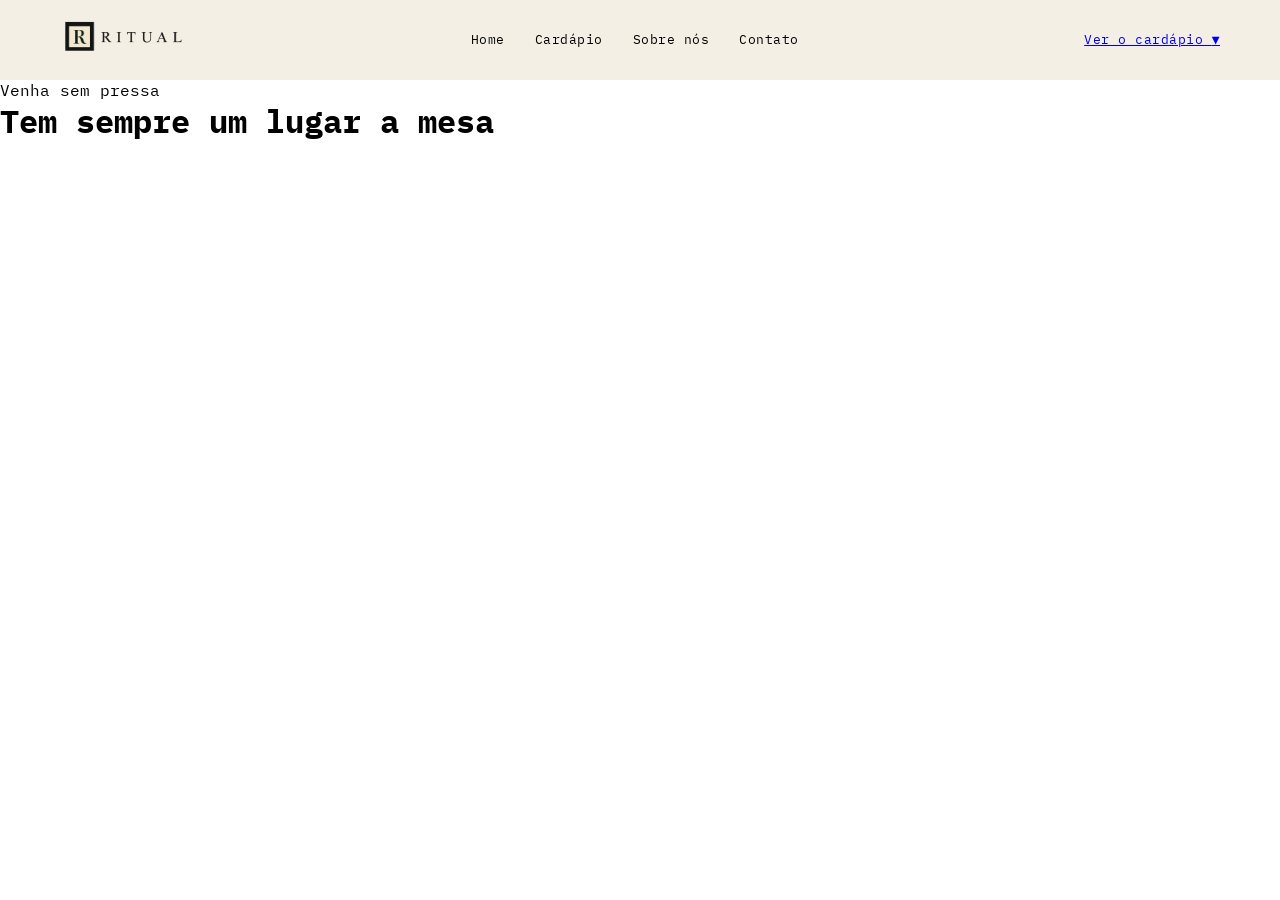
==== contato.html @ 44f632c0 "header" ====
<!DOCTYPE html>
<html lang="en">
<head>
    <meta charset="UTF-8">
    <meta name="viewport" content="width=device-width, initial-scale=1.0">
    <title>Contato</title>
    <link rel="stylesheet" href="style.css">
    <link rel="preconnect" href="https://fonts.googleapis.com">
    <link rel="preconnect" href="https://fonts.gstatic.com" crossorigin>
    <link href="https://fonts.googleapis.com/css2?family=IBM+Plex+Mono:ital,wght@0,100;0,200;0,300;0,400;0,500;0,600;0,700;1,100;1,200;1,300;1,400;1,500;1,600;1,700&family=Poppins:ital,wght@0,100;0,200;0,300;0,400;0,500;0,600;0,700;0,800;0,900;1,100;1,200;1,300;1,400;1,500;1,600;1,700;1,800;1,900&display=swap" rel="stylesheet">
    <link rel="preconnect" href="https://fonts.googleapis.com">
    <link rel="preconnect" href="https://fonts.gstatic.com" crossorigin>
    <link href="https://fonts.googleapis.com/css2?family=Cormorant+Garamond:ital,wght@0,300..700;1,300..700&family=IBM+Plex+Mono:ital,wght@0,100;0,200;0,300;0,400;0,500;0,600;0,700;1,100;1,200;1,300;1,400;1,500;1,600;1,700&display=swap" rel="stylesheet">

</head>
<body>
    <header>
        <a href="seu-link-aqui.html">
            <img src="images/logo header.png" alt="RITUAL">
        </a>
        <nav class="links">
            <a href="#" class="active">Home</a>
            <a href="#">Cardápio</a> <a href="#">Sobre nós</a>
            <a href="#">Contato</a>
        </nav> <a href="#" class="verCarda  pio">Ver o cardápio <span>▼</span></a>
    </header>

    <div class="hero">
        <div class="esquerda">
            <p>Venha sem pressa</p>
            <h1>Tem sempre um lugar a mesa</h1>
        </div>
        <div class="direita">

        </div>
    </div>
</body>
</html>
---- style.css ----
*{
        margin: 0;
        padding: 0;
        box-sizing: border-box;
        font-family: "IBM Plex Mono", monospace;
    }

    :root {
        --corFundoP: #F4EFE5;
        --corFundoD: #172923;
        --corBegeD: #E9D9A3;
        --corVemelhoD: #B53A27;
        --corBrancoQ: #FFFFF6;
        --corCinzabordas: #E9E5DC;
        --corTexto: #000000;
        --maxWidth: 1100px;
    }

    header {
        display: flex;
        justify-content: space-between;
        align-items: center;
        padding: 20px 60px;
        background-color: var(--corFundoP);
        font-size: 13px;
        letter-spacing: 0.5px;
        a{
            gap: ;
        }
    }

    header img {
        width: 125px;
    }

    nav {
    display: flex;
    gap: 30px;
    }

    nav a {
    color: var(--corTexto);
    text-decoration: none;
    transition: color 0.2s;
    }

    .verCardapio {
    color: var(--corTexto);
    text-decoration: none;
    display: flex;
    align-items: center;
    gap: 6px;
    transition: color 0.2s;
}

.verCardapio span {
    font-size: 10px;
}
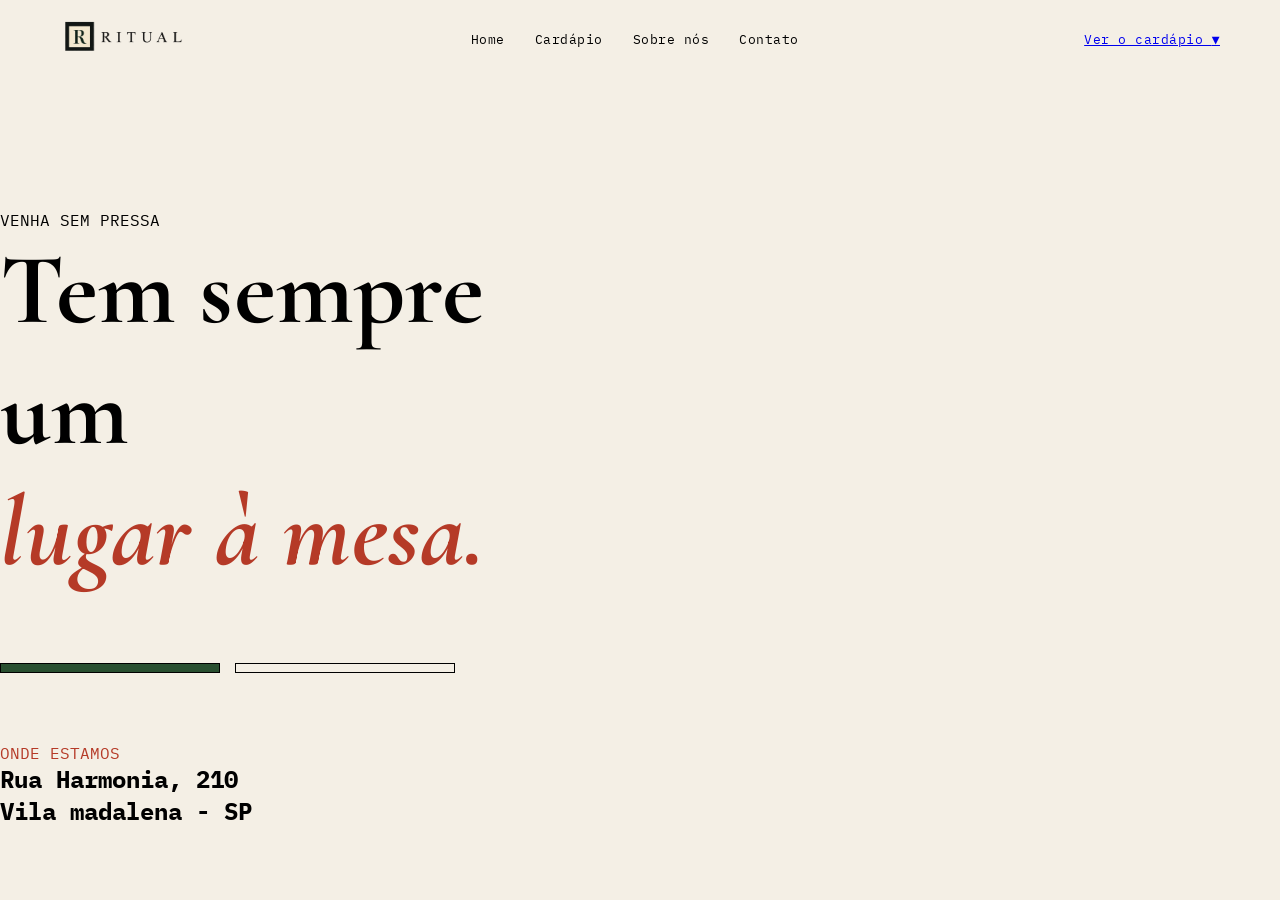
==== commit 5dc422b0: "fazendo o hero" ====
--- a/contato.html
+++ b/contato.html
@@ -27,11 +27,58 @@
 
     <div class="hero">
         <div class="esquerda">
-            <p>Venha sem pressa</p>
-            <h1>Tem sempre um lugar a mesa</h1>
+            <p>VENHA SEM PRESSA</p>
+            <div class="texto-principal">
+            <h1>Tem sempre um</h1>
+            <h1 class="textinho-principal">lugar à mesa.</h1>
+            </div>
+            <div class="linhas-verdes">
+            <div class="linha-verde">    
+            </div>
+            <div class="linha-branca">
+                
+            </div>
+
+            </div>
+        <div class="sobre">
+            <div class="sobre-blocos">
+                <div class="titulo">
+                    <div class="texto-vermelho">
+                        <p>ONDE ESTAMOS</p>
+                    </div>
+                    <div class="texto-localizacao">
+                        <h2>Rua Harmonia, 210</h2>
+                        <h2> Vila madalena - SP</h2>
+                        
+                    </div>
+                </div>
+            </div>
+            <div class="sobre-blocos">
+                <div class="titulo">
+                    <div class="texto-vermelho">
+
+                    </div>
+                    <div class="texto-localizacao">
+
+                    </div>
+                </div>
+            </div>
+            <div class="sobre-blocos">
+                <div class="titulo">
+                    <div class="texto-vermelho">
+
+                    </div>
+                    <div class="texto-localizacao">
+
+                    </div>
+                </div>
+            </div>
+        </div>
         </div>
         <div class="direita">
-
+            <div class="mapa">
+                <iframe src="https://www.google.com/maps/embed?pb=!1m18!1m12!1m3!1d2361.5479612848717!2d-46.68893231491408!3d-23.555966334066905!2m3!1f0!2f0!3f0!3m2!1i1024!2i768!4f13.1!3m3!1m2!1s0x94ce579775d9c1a9%3A0x7f798ec08ec0acab!2sRua%20Harmonia%2C%20210%20-%20Sumarezinho%2C%20S%C3%A3o%20Paulo%20-%20SP%2C%2005435-000!5e0!3m2!1spt-BR!2sbr!4v1786987260400!5m2!1spt-BR!2sbr" width="600" height="450" style="border:0;" allowfullscreen="" loading="lazy" referrerpolicy="strict-origin-when-cross-origin"></iframe>
+            </div>
         </div>
     </div>
 </body>
--- a/style.css
+++ b/style.css
@@ -1,10 +1,12 @@
-    *{
+    * {
         margin: 0;
         padding: 0;
         box-sizing: border-box;
+    }
+    body{
         font-family: "IBM Plex Mono", monospace;
+        background-color: var(--corFundoP);
     }
-
     :root {
         --corFundoP: #F4EFE5;
         --corFundoD: #172923;
@@ -24,9 +26,7 @@
         background-color: var(--corFundoP);
         font-size: 13px;
         letter-spacing: 0.5px;
-        a{
-            gap: ;
-        }
+
     }
 
     header img {
@@ -34,25 +34,76 @@
     }
 
     nav {
-    display: flex;
-    gap: 30px;
+        display: flex;
+        gap: 30px;
     }
 
     nav a {
-    color: var(--corTexto);
-    text-decoration: none;
-    transition: color 0.2s;
+        color: var(--corTexto);
+        text-decoration: none;
+        transition: color 0.2s;
     }
 
     .verCardapio {
-    color: var(--corTexto);
-    text-decoration: none;
-    display: flex;
-    align-items: center;
-    gap: 6px;
-    transition: color 0.2s;
-}
+        color: var(--corTexto);
+        text-decoration: none;
+        display: flex;
+        align-items: center;
+        gap: 6px;
+        transition: color 0.2s;
+    }
 
-.verCardapio span {
-    font-size: 10px;
-}
+    .verCardapio span {
+        font-size: 10px;
+    }
+
+    .hero {
+        margin-top: 130px  ;
+        gap: 100px;
+        display: flex;
+        align-items: center;
+        justify-content: center;
+
+        .texto-principal {
+            font-family: "Cormorant Garamond", serif !important;
+            font-size: 50px;
+            letter-spacing: 0.1px;
+        }
+
+        .textinho-principal {
+            color: var(--corVemelhoD);
+            font-style: italic;
+        }
+
+        .linhas-verdes {
+            display: flex;
+            gap: 15px;
+            margin: 70px 0 70px 0px;
+        }
+
+        .linha-verde{
+            background-color: #294f30;
+            width: 220px;
+            height: 10px;
+            border: #000000 solid 0.8px;
+
+        }
+        .linha-branca{
+            background-color: #F4EFE5;
+            width: 220px;
+            height: 10px;
+            border: #000000 solid 0.8px;
+
+        }
+    }
+
+    .mapa{
+        iframe{
+            height: 600px;
+        }
+    }
+
+    .texto-vermelho{
+        color: var(--corVemelhoD);
+        
+    }
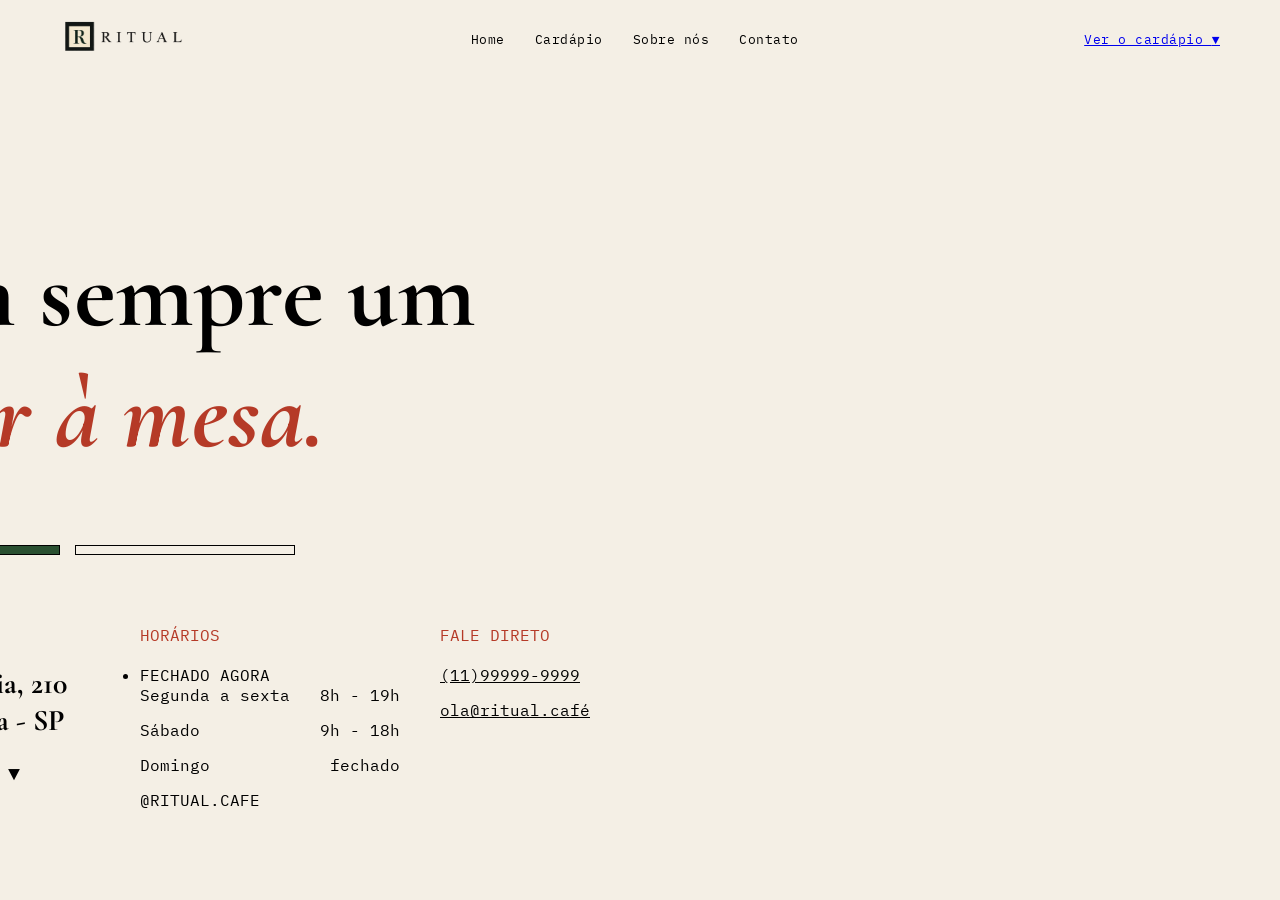
==== commit 9bb7c051: "terminei o sobre" ====
--- a/contato.html
+++ b/contato.html
@@ -48,28 +48,47 @@
                     </div>
                     <div class="texto-localizacao">
                         <h2>Rua Harmonia, 210</h2>
-                        <h2> Vila madalena - SP</h2>
-                        
+                        <h2 class="margem"> Vila madalena - SP</h2>
+                        <a href="">Abrir no mapa ▼ <span></span></a>
                     </div>
                 </div>
             </div>
             <div class="sobre-blocos">
                 <div class="titulo">
                     <div class="texto-vermelho">
-
+                        <p>HORÁRIOS</p>
                     </div>
-                    <div class="texto-localizacao">
-
+                    <div class="texto-horarios">
+                        <ul>
+                            <li class="fechado">
+                                FECHADO AGORA
+                            </li>
+                        </ul>
+                        <div class="segsex">
+                            <p>Segunda a sexta</p>
+                            <p>8h - 19h</p>
+                        </div>
+                        <div class="sab">
+                            <p>Sábado</p>
+                            <p>9h - 18h</p>
+                        </div>
+                        <div class="dom">
+                           <p>Domingo</p>
+                           <p>fechado</p>
+                        </div>
+                        
+                        <a href="">@RITUAL.CAFE</a>
                     </div>
                 </div>
             </div>
             <div class="sobre-blocos">
                 <div class="titulo">
                     <div class="texto-vermelho">
-
+                        <p>FALE DIRETO</p>
                     </div>
-                    <div class="texto-localizacao">
-
+                    <div class="texto-faledireto">
+                        <p>(11)99999-9999</p>
+                        <p>ola@ritual.café</p>
                     </div>
                 </div>
             </div>
@@ -81,5 +100,10 @@
             </div>
         </div>
     </div>
+
+
+
+
+    
 </body>
 </html>
--- a/style.css
+++ b/style.css
@@ -105,5 +105,59 @@
 
     .texto-vermelho{
         color: var(--corVemelhoD);
+        margin-bottom:20px;
         
     }
+
+    .texto-localizacao{
+        font-family: "Cormorant Garamond", serif; 
+        font-size: 20px;
+        a{
+
+        }
+        .margem{
+            margin-bottom: 20px;
+        }
+    }
+
+    .sobre{
+        display: flex;
+        justify-content: space-between;
+    }
+
+    .sobre-blocos{
+        width: 300px ;
+        a{
+            font-family:"IBM Plex Mono", monospace; 
+            color: #000000;
+            text-decoration: none;
+        }
+    }
+
+    .texto-faledireto{
+        p{
+            margin-bottom: 15px;
+        }
+        text-decoration: underline;
+    }
+   
+    .segsex{
+        display: flex;
+        justify-content: space-between;
+        margin-right: 40px; 
+        margin-bottom: 15px; 
+    }
+    
+    .sab{
+        display: flex;
+        justify-content: space-between;
+        margin-right: 40px; 
+        margin-bottom: 15px; 
+    }
+    
+    .dom{
+        display: flex;
+        justify-content: space-between;
+        margin-right: 40px;
+        margin-bottom: 15px; 
+    }
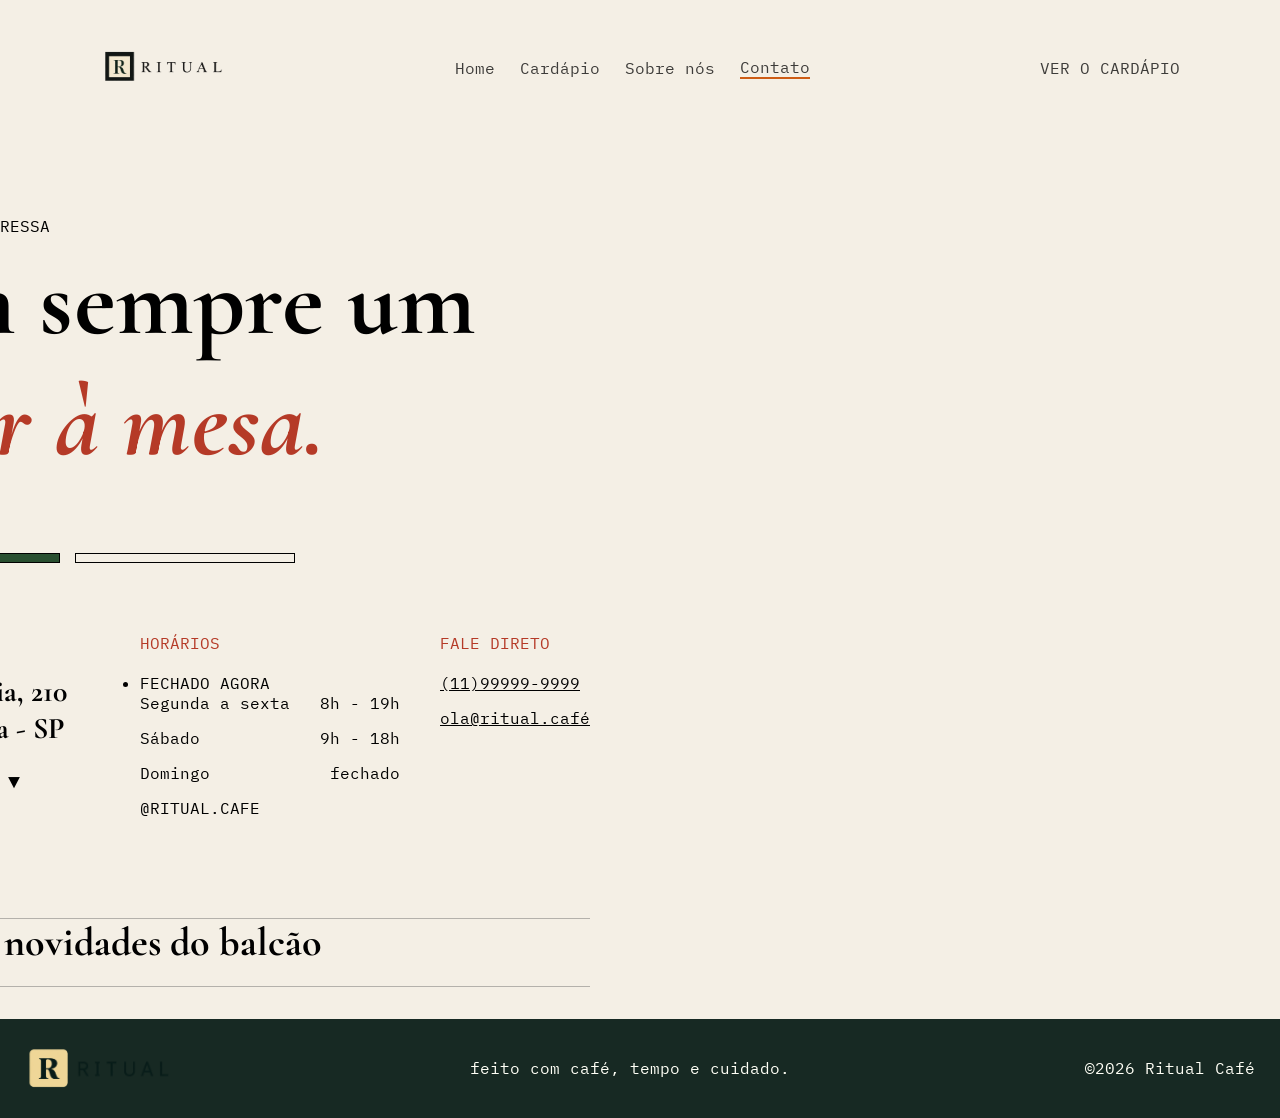
==== commit 878bf28c: "terminei" ====
--- a/contato.html
+++ b/contato.html
@@ -15,19 +15,26 @@
 </head>
 <body>
     <header>
-        <a href="seu-link-aqui.html">
-            <img src="images/logo header.png" alt="RITUAL">
-        </a>
-        <nav class="links">
-            <a href="#" class="active">Home</a>
-            <a href="#">Cardápio</a> <a href="#">Sobre nós</a>
-            <a href="#">Contato</a>
-        </nav> <a href="#" class="verCarda  pio">Ver o cardápio <span>▼</span></a>
+        <header>
+        <img src="images/logo header.png" alt="Logo">
+
+        <nav>
+            <a href="" >Home</a>
+            <a href="">Cardápio</a>
+            <a href="">Sobre nós</a>
+            <a href=""  class="select">Contato</a>
+        </nav>
+
+        <a href="">VER O CARDÁPIO</a>
+    </header>
     </header>
 
     <div class="hero">
         <div class="esquerda">
-            <p>VENHA SEM PRESSA</p>
+            <div class="sempressa">
+            <p class="traço">----</p>    
+            <p>VENHA SEM PRESSA</p>    
+            </div>
             <div class="texto-principal">
             <h1>Tem sempre um</h1>
             <h1 class="textinho-principal">lugar à mesa.</h1>
@@ -49,7 +56,7 @@
                     <div class="texto-localizacao">
                         <h2>Rua Harmonia, 210</h2>
                         <h2 class="margem"> Vila madalena - SP</h2>
-                        <a href="">Abrir no mapa ▼ <span></span></a>
+                        <a href="">Abrir no mapa ▼   <span></span></a>
                     </div>
                 </div>
             </div>
@@ -93,14 +100,33 @@
                 </div>
             </div>
         </div>
+        <div class="linhapreta">
+        
+        <div class="novidades">
+            <h1>Receba as novidades do balcão</h1>
+
+            <input type="email" placeholder="seu@email.com">
+            <div class="linhapreta2"></div>
+        </div>
+
+
+        </div>
         </div>
         <div class="direita">
             <div class="mapa">
                 <iframe src="https://www.google.com/maps/embed?pb=!1m18!1m12!1m3!1d2361.5479612848717!2d-46.68893231491408!3d-23.555966334066905!2m3!1f0!2f0!3f0!3m2!1i1024!2i768!4f13.1!3m3!1m2!1s0x94ce579775d9c1a9%3A0x7f798ec08ec0acab!2sRua%20Harmonia%2C%20210%20-%20Sumarezinho%2C%20S%C3%A3o%20Paulo%20-%20SP%2C%2005435-000!5e0!3m2!1spt-BR!2sbr!4v1786987260400!5m2!1spt-BR!2sbr" width="600" height="450" style="border:0;" allowfullscreen="" loading="lazy" referrerpolicy="strict-origin-when-cross-origin"></iframe>
             </div>
         </div>
+
     </div>
+    
+    <footer>
+        <img src="images/logo footer.png" alt="">
 
+        <p>feito com café, tempo e cuidado.</p>
+
+        <p>©2026 Ritual Café</p>
+    </footer>
 
 
 
--- a/style.css
+++ b/style.css
@@ -3,10 +3,12 @@
         padding: 0;
         box-sizing: border-box;
     }
-    body{
+
+    body {
         font-family: "IBM Plex Mono", monospace;
         background-color: var(--corFundoP);
     }
+
     :root {
         --corFundoP: #F4EFE5;
         --corFundoD: #172923;
@@ -18,15 +20,34 @@
         --maxWidth: 1100px;
     }
 
+
     header {
-        display: flex;
-        justify-content: space-between;
-        align-items: center;
-        padding: 20px 60px;
-        background-color: var(--corFundoP);
-        font-size: 13px;
-        letter-spacing: 0.5px;
-
+        width: 100%;
+        display: flex;
+        align-items: center;
+        justify-content: space-between;
+        padding: 25px 50px;
+
+        nav {
+            display: flex;
+            align-items: center;
+            justify-content: center;
+            gap: 25px;
+
+            a {
+                text-decoration: none;
+                color: rgba(0, 0, 0, 0.75);
+            }
+
+            .select {
+                border-bottom: 2px solid rgb(205, 92, 21);
+            }
+        }
+
+        a {
+            text-decoration: none;
+            color: rgba(0, 0, 0, 0.75);
+        }
     }
 
     header img {
@@ -58,11 +79,12 @@
     }
 
     .hero {
-        margin-top: 130px  ;
+        margin-top: 80px;
         gap: 100px;
         display: flex;
         align-items: center;
         justify-content: center;
+        margin-bottom: 100px;
 
         .texto-principal {
             font-family: "Cormorant Garamond", serif !important;
@@ -81,83 +103,136 @@
             margin: 70px 0 70px 0px;
         }
 
-        .linha-verde{
+        .linha-verde {
             background-color: #294f30;
             width: 220px;
             height: 10px;
             border: #000000 solid 0.8px;
 
         }
-        .linha-branca{
+
+        .linha-branca {
             background-color: #F4EFE5;
             width: 220px;
             height: 10px;
             border: #000000 solid 0.8px;
 
         }
-    }
-
-    .mapa{
-        iframe{
+
+        .sempressa {
+            display: flex;
+
+            .traço {
+                color: #B53A27;
+                margin-right: 10px;
+                margin-bottom: 5px;
+            }
+        }
+    }
+
+    .mapa {
+        iframe {
             height: 600px;
         }
     }
 
-    .texto-vermelho{
+    .texto-vermelho {
         color: var(--corVemelhoD);
-        margin-bottom:20px;
-        
-    }
-
-    .texto-localizacao{
-        font-family: "Cormorant Garamond", serif; 
+        margin-bottom: 20px;
+
+    }
+
+    .texto-localizacao {
+        font-family: "Cormorant Garamond", serif;
         font-size: 20px;
-        a{
-
-        }
-        .margem{
+
+        a {}
+
+        .margem {
             margin-bottom: 20px;
         }
     }
 
-    .sobre{
-        display: flex;
-        justify-content: space-between;
-    }
-
-    .sobre-blocos{
-        width: 300px ;
-        a{
-            font-family:"IBM Plex Mono", monospace; 
+    .sobre {
+        display: flex;
+        justify-content: space-between;
+        margin-bottom: 100px;
+    }
+
+    .sobre-blocos {
+        width: 300px;
+
+        a {
+            font-family: "IBM Plex Mono", monospace;
             color: #000000;
             text-decoration: none;
         }
     }
 
-    .texto-faledireto{
-        p{
+    .texto-faledireto {
+        p {
             margin-bottom: 15px;
         }
+
         text-decoration: underline;
     }
-   
-    .segsex{
-        display: flex;
-        justify-content: space-between;
-        margin-right: 40px; 
-        margin-bottom: 15px; 
-    }
-    
-    .sab{
-        display: flex;
-        justify-content: space-between;
-        margin-right: 40px; 
-        margin-bottom: 15px; 
-    }
-    
-    .dom{
+
+    .segsex {
         display: flex;
         justify-content: space-between;
         margin-right: 40px;
-        margin-bottom: 15px; 
+        margin-bottom: 15px;
+    }
+
+    .sab {
+        display: flex;
+        justify-content: space-between;
+        margin-right: 40px;
+        margin-bottom: 15px;
+    }
+
+    .dom {
+        display: flex;
+        justify-content: space-between;
+        margin-right: 40px;
+        margin-bottom: 15px;
+    }
+
+    footer {
+        display: flex;
+        align-items: center;
+        justify-content: space-between;
+        background-color: #172923;
+        color: var(--corBrancoQ);
+        padding: 25px;
+
+        img {
+            width: 150px;
+        }
+    }
+
+    .linhapreta {
+        width: 750px;
+        height: 1px;
+        background-color: #4949495f;
+    }
+
+    .novidades {
+        h1 {
+
+            font-size: 40px;
+            font-family: "Cormorant Garamond", serif !important;
+        }
+
+        input {
+            background-color: var(--corFundoP);
+            border: none;
+            width: 750px;
+        }
+
+        .linhapreta2 {
+            width: 750px;
+            height: 1px;
+            background-color: #4949495f;
+        }
     }
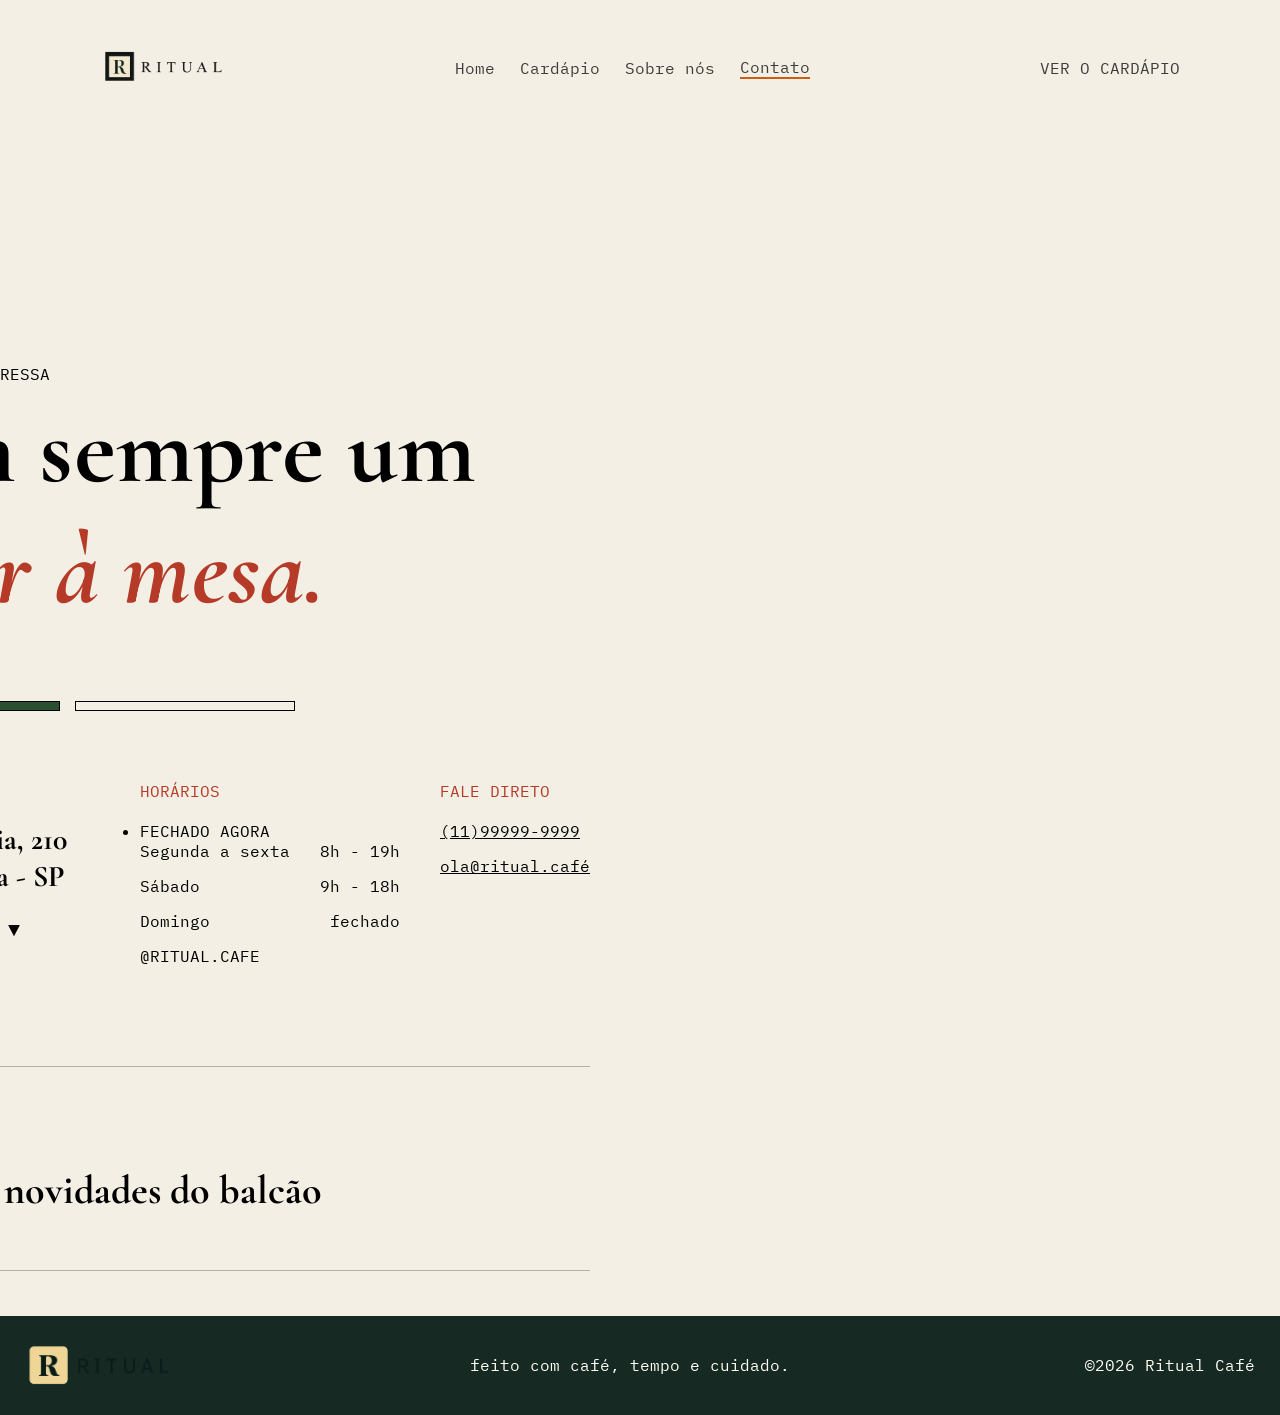
==== commit 5f56a1c4: "feat: finaliza links e navegação do site" ====
--- a/contato.html
+++ b/contato.html
@@ -1,127 +1,136 @@
 <!DOCTYPE html>
 <html lang="en">
+
 <head>
     <meta charset="UTF-8">
     <meta name="viewport" content="width=device-width, initial-scale=1.0">
     <title>Contato</title>
-    <link rel="stylesheet" href="style.css">
+    <link rel="stylesheet" href="css/contato.css">
     <link rel="preconnect" href="https://fonts.googleapis.com">
     <link rel="preconnect" href="https://fonts.gstatic.com" crossorigin>
-    <link href="https://fonts.googleapis.com/css2?family=IBM+Plex+Mono:ital,wght@0,100;0,200;0,300;0,400;0,500;0,600;0,700;1,100;1,200;1,300;1,400;1,500;1,600;1,700&family=Poppins:ital,wght@0,100;0,200;0,300;0,400;0,500;0,600;0,700;0,800;0,900;1,100;1,200;1,300;1,400;1,500;1,600;1,700;1,800;1,900&display=swap" rel="stylesheet">
+    <link
+        href="https://fonts.googleapis.com/css2?family=IBM+Plex+Mono:ital,wght@0,100;0,200;0,300;0,400;0,500;0,600;0,700;1,100;1,200;1,300;1,400;1,500;1,600;1,700&family=Poppins:ital,wght@0,100;0,200;0,300;0,400;0,500;0,600;0,700;0,800;0,900;1,100;1,200;1,300;1,400;1,500;1,600;1,700;1,800;1,900&display=swap"
+        rel="stylesheet">
     <link rel="preconnect" href="https://fonts.googleapis.com">
     <link rel="preconnect" href="https://fonts.gstatic.com" crossorigin>
-    <link href="https://fonts.googleapis.com/css2?family=Cormorant+Garamond:ital,wght@0,300..700;1,300..700&family=IBM+Plex+Mono:ital,wght@0,100;0,200;0,300;0,400;0,500;0,600;0,700;1,100;1,200;1,300;1,400;1,500;1,600;1,700&display=swap" rel="stylesheet">
+    <link
+        href="https://fonts.googleapis.com/css2?family=Cormorant+Garamond:ital,wght@0,300..700;1,300..700&family=IBM+Plex+Mono:ital,wght@0,100;0,200;0,300;0,400;0,500;0,600;0,700;1,100;1,200;1,300;1,400;1,500;1,600;1,700&display=swap"
+        rel="stylesheet">
 
 </head>
+
 <body>
     <header>
         <header>
-        <img src="images/logo header.png" alt="Logo">
+            <img href="index.html" src="assets/logo-header.png" alt="Logo Header">
 
-        <nav>
-            <a href="" >Home</a>
-            <a href="">Cardápio</a>
-            <a href="">Sobre nós</a>
-            <a href=""  class="select">Contato</a>
-        </nav>
+            <nav>
+                <a href="index.html">Home</a>
+                <a href="cardapio.html">Cardápio</a>
+                <a href="sobre.html">Sobre nós</a>
+                <a href="contato.html" class="select">Contato</a>
+            </nav>
 
-        <a href="">VER O CARDÁPIO</a>
-    </header>
+            <a href="cardapio.html">VER O CARDÁPIO</a>
+        </header>
     </header>
 
     <div class="hero">
         <div class="esquerda">
             <div class="sempressa">
-            <p class="traço">----</p>    
-            <p>VENHA SEM PRESSA</p>    
+                <p class="traço">----</p>
+                <p>VENHA SEM PRESSA</p>
             </div>
             <div class="texto-principal">
-            <h1>Tem sempre um</h1>
-            <h1 class="textinho-principal">lugar à mesa.</h1>
+                <h1>Tem sempre um</h1>
+                <h1 class="textinho-principal">lugar à mesa.</h1>
             </div>
             <div class="linhas-verdes">
-            <div class="linha-verde">    
-            </div>
-            <div class="linha-branca">
-                
-            </div>
+                <div class="linha-verde">
+                </div>
+                <div class="linha-branca">
+
+                </div>
 
             </div>
-        <div class="sobre">
-            <div class="sobre-blocos">
-                <div class="titulo">
-                    <div class="texto-vermelho">
-                        <p>ONDE ESTAMOS</p>
+            <div class="sobre">
+                <div class="sobre-blocos">
+                    <div class="titulo">
+                        <div class="texto-vermelho">
+                            <p>ONDE ESTAMOS</p>
+                        </div>
+                        <div class="texto-localizacao">
+                            <h2>Rua Harmonia, 210</h2>
+                            <h2 class="margem"> Vila madalena - SP</h2>
+                            <a href="">Abrir no mapa ▼ <span></span></a>
+                        </div>
                     </div>
-                    <div class="texto-localizacao">
-                        <h2>Rua Harmonia, 210</h2>
-                        <h2 class="margem"> Vila madalena - SP</h2>
-                        <a href="">Abrir no mapa ▼   <span></span></a>
+                </div>
+                <div class="sobre-blocos">
+                    <div class="titulo">
+                        <div class="texto-vermelho">
+                            <p>HORÁRIOS</p>
+                        </div>
+                        <div class="texto-horarios">
+                            <ul>
+                                <li class="fechado">
+                                    FECHADO AGORA
+                                </li>
+                            </ul>
+                            <div class="segsex">
+                                <p>Segunda a sexta</p>
+                                <p>8h - 19h</p>
+                            </div>
+                            <div class="sab">
+                                <p>Sábado</p>
+                                <p>9h - 18h</p>
+                            </div>
+                            <div class="dom">
+                                <p>Domingo</p>
+                                <p>fechado</p>
+                            </div>
+
+                            <a href="">@RITUAL.CAFE</a>
+                        </div>
+                    </div>
+                </div>
+                <div class="sobre-blocos">
+                    <div class="titulo">
+                        <div class="texto-vermelho">
+                            <p>FALE DIRETO</p>
+                        </div>
+                        <div class="texto-faledireto">
+                            <p>(11)99999-9999</p>
+                            <p>ola@ritual.café</p>
+                        </div>
                     </div>
                 </div>
             </div>
-            <div class="sobre-blocos">
-                <div class="titulo">
-                    <div class="texto-vermelho">
-                        <p>HORÁRIOS</p>
-                    </div>
-                    <div class="texto-horarios">
-                        <ul>
-                            <li class="fechado">
-                                FECHADO AGORA
-                            </li>
-                        </ul>
-                        <div class="segsex">
-                            <p>Segunda a sexta</p>
-                            <p>8h - 19h</p>
-                        </div>
-                        <div class="sab">
-                            <p>Sábado</p>
-                            <p>9h - 18h</p>
-                        </div>
-                        <div class="dom">
-                           <p>Domingo</p>
-                           <p>fechado</p>
-                        </div>
-                        
-                        <a href="">@RITUAL.CAFE</a>
-                    </div>
+            <div class="linhapreta">
+
+                <div class="novidades">
+                    <h1>Receba as novidades do balcão</h1>
+
+                    <input type="email" placeholder="seu@email.com">
+                    <div class="linhapreta2"></div>
                 </div>
-            </div>
-            <div class="sobre-blocos">
-                <div class="titulo">
-                    <div class="texto-vermelho">
-                        <p>FALE DIRETO</p>
-                    </div>
-                    <div class="texto-faledireto">
-                        <p>(11)99999-9999</p>
-                        <p>ola@ritual.café</p>
-                    </div>
-                </div>
-            </div>
-        </div>
-        <div class="linhapreta">
-        
-        <div class="novidades">
-            <h1>Receba as novidades do balcão</h1>
-
-            <input type="email" placeholder="seu@email.com">
-            <div class="linhapreta2"></div>
-        </div>
 
 
-        </div>
+            </div>
         </div>
         <div class="direita">
             <div class="mapa">
-                <iframe src="https://www.google.com/maps/embed?pb=!1m18!1m12!1m3!1d2361.5479612848717!2d-46.68893231491408!3d-23.555966334066905!2m3!1f0!2f0!3f0!3m2!1i1024!2i768!4f13.1!3m3!1m2!1s0x94ce579775d9c1a9%3A0x7f798ec08ec0acab!2sRua%20Harmonia%2C%20210%20-%20Sumarezinho%2C%20S%C3%A3o%20Paulo%20-%20SP%2C%2005435-000!5e0!3m2!1spt-BR!2sbr!4v1786987260400!5m2!1spt-BR!2sbr" width="600" height="450" style="border:0;" allowfullscreen="" loading="lazy" referrerpolicy="strict-origin-when-cross-origin"></iframe>
+                <iframe
+                    src="https://www.google.com/maps/embed?pb=!1m18!1m12!1m3!1d2361.5479612848717!2d-46.68893231491408!3d-23.555966334066905!2m3!1f0!2f0!3f0!3m2!1i1024!2i768!4f13.1!3m3!1m2!1s0x94ce579775d9c1a9%3A0x7f798ec08ec0acab!2sRua%20Harmonia%2C%20210%20-%20Sumarezinho%2C%20S%C3%A3o%20Paulo%20-%20SP%2C%2005435-000!5e0!3m2!1spt-BR!2sbr!4v1786987260400!5m2!1spt-BR!2sbr"
+                    width="600" height="450" style="border:0;" allowfullscreen="" loading="lazy"
+                    referrerpolicy="strict-origin-when-cross-origin"></iframe>
             </div>
         </div>
 
     </div>
-    
+
     <footer>
-        <img src="images/logo footer.png" alt="">
+        <img src="assets/logo-footer.png" alt="Logo Footer">
 
         <p>feito com café, tempo e cuidado.</p>
 
@@ -130,6 +139,7 @@
 
 
 
-    
+
 </body>
+
 </html>
--- a/css/contato.css
+++ b/css/contato.css
@@ -0,0 +1,242 @@
+    * {
+        margin: 0;
+        padding: 0;
+        box-sizing: border-box;
+    }
+
+    body {
+        font-family: "IBM Plex Mono", monospace;
+        background-color: var(--corFundoP);
+    }
+
+    :root {
+        --corFundoP: #F4EFE5;
+        --corFundoD: #172923;
+        --corBegeD: #E9D9A3;
+        --corVemelhoD: #B53A27;
+        --corBrancoQ: #FFFFF6;
+        --corCinzabordas: #E9E5DC;
+        --corTexto: #000000;
+        --maxWidth: 1100px;
+    }
+
+
+    header {
+        width: 100%;
+        display: flex;
+        align-items: center;
+        justify-content: space-between;
+        padding: 25px 50px;
+
+        nav {
+            display: flex;
+            align-items: center;
+            justify-content: center;
+            gap: 25px;
+
+            a {
+                text-decoration: none;
+                color: rgba(0, 0, 0, 0.75);
+            }
+
+            .select {
+                border-bottom: 2px solid rgb(205, 92, 21);
+            }
+        }
+
+        a {
+            text-decoration: none;
+            color: rgba(0, 0, 0, 0.75);
+        }
+    }
+
+    header img {
+        width: 125px;
+    }
+
+    nav {
+        display: flex;
+        gap: 30px;
+    }
+
+    nav a {
+        color: var(--corTexto);
+        text-decoration: none;
+        transition: color 0.2s;
+    }
+
+    .verCardapio {
+        color: var(--corTexto);
+        text-decoration: none;
+        display: flex;
+        align-items: center;
+        gap: 6px;
+        transition: color 0.2s;
+    }
+
+    .verCardapio span {
+        font-size: 10px;
+    }
+
+    .hero {
+        margin-top: 80px;
+        gap: 100px;
+        display: flex;
+        align-items: center;
+        justify-content: center;
+        margin-bottom: 100px;
+
+        .texto-principal {
+            font-family: "Cormorant Garamond", serif !important;
+            font-size: 50px;
+            letter-spacing: 0.1px;
+        }
+
+        .textinho-principal {
+            color: var(--corVemelhoD);
+            font-style: italic;
+        }
+
+        .linhas-verdes {
+            display: flex;
+            gap: 15px;
+            margin: 70px 0 70px 0px;
+        }
+
+        .linha-verde {
+            background-color: #294f30;
+            width: 220px;
+            height: 10px;
+            border: #000000 solid 0.8px;
+
+        }
+
+        .linha-branca {
+            background-color: #F4EFE5;
+            width: 220px;
+            height: 10px;
+            border: #000000 solid 0.8px;
+
+        }
+
+        .sempressa {
+            display: flex;
+
+            .traço {
+                color: #B53A27;
+                margin-right: 10px;
+                margin-bottom: 5px;
+            }
+        }
+        height: 1000px;
+    }
+
+    .mapa {
+        iframe {
+            height: 700px;
+        }
+    }
+
+    .texto-vermelho {
+        color: var(--corVemelhoD);
+        margin-bottom: 20px;
+
+    }
+
+    .texto-localizacao {
+        font-family: "Cormorant Garamond", serif;
+        font-size: 20px;
+
+        a {}
+
+        .margem {
+            margin-bottom: 20px;
+        }
+    }
+
+    .sobre {
+        display: flex;
+        justify-content: space-between;
+        margin-bottom: 100px;
+    }
+
+    .sobre-blocos {
+        width: 300px;
+
+        a {
+            font-family: "IBM Plex Mono", monospace;
+            color: #000000;
+            text-decoration: none;
+        }
+    }
+
+    .texto-faledireto {
+        p {
+            margin-bottom: 15px;
+        }
+
+        text-decoration: underline;
+    }
+
+    .segsex {
+        display: flex;
+        justify-content: space-between;
+        margin-right: 40px;
+        margin-bottom: 15px;
+    }
+
+    .sab {
+        display: flex;
+        justify-content: space-between;
+        margin-right: 40px;
+        margin-bottom: 15px;
+    }
+
+    .dom {
+        display: flex;
+        justify-content: space-between;
+        margin-right: 40px;
+        margin-bottom: 15px;
+    }
+
+    footer {
+        display: flex;
+        align-items: center;
+        justify-content: space-between;
+        background-color: #172923;
+        color: var(--corBrancoQ);
+        padding: 25px;
+
+        img {
+            width: 150px;
+        }
+    }
+
+    .linhapreta {
+        width: 750px;
+        height: 1px;
+        background-color: #4949495f;
+    }
+
+    .novidades {
+        padding-top: 100px;
+        h1 {
+            font-size: 40px;
+            font-family: "Cormorant Garamond", serif !important;
+            margin-bottom: 25px;
+        }
+
+        input {
+            background-color: var(--corFundoP);
+            border: none;
+            width: 750px;
+            margin-bottom: 10px;
+            font-size: 17px;
+        }
+
+        .linhapreta2 {
+            width: 750px;
+            height: 1px;
+            background-color: #4949495f;
+        }
+    }
